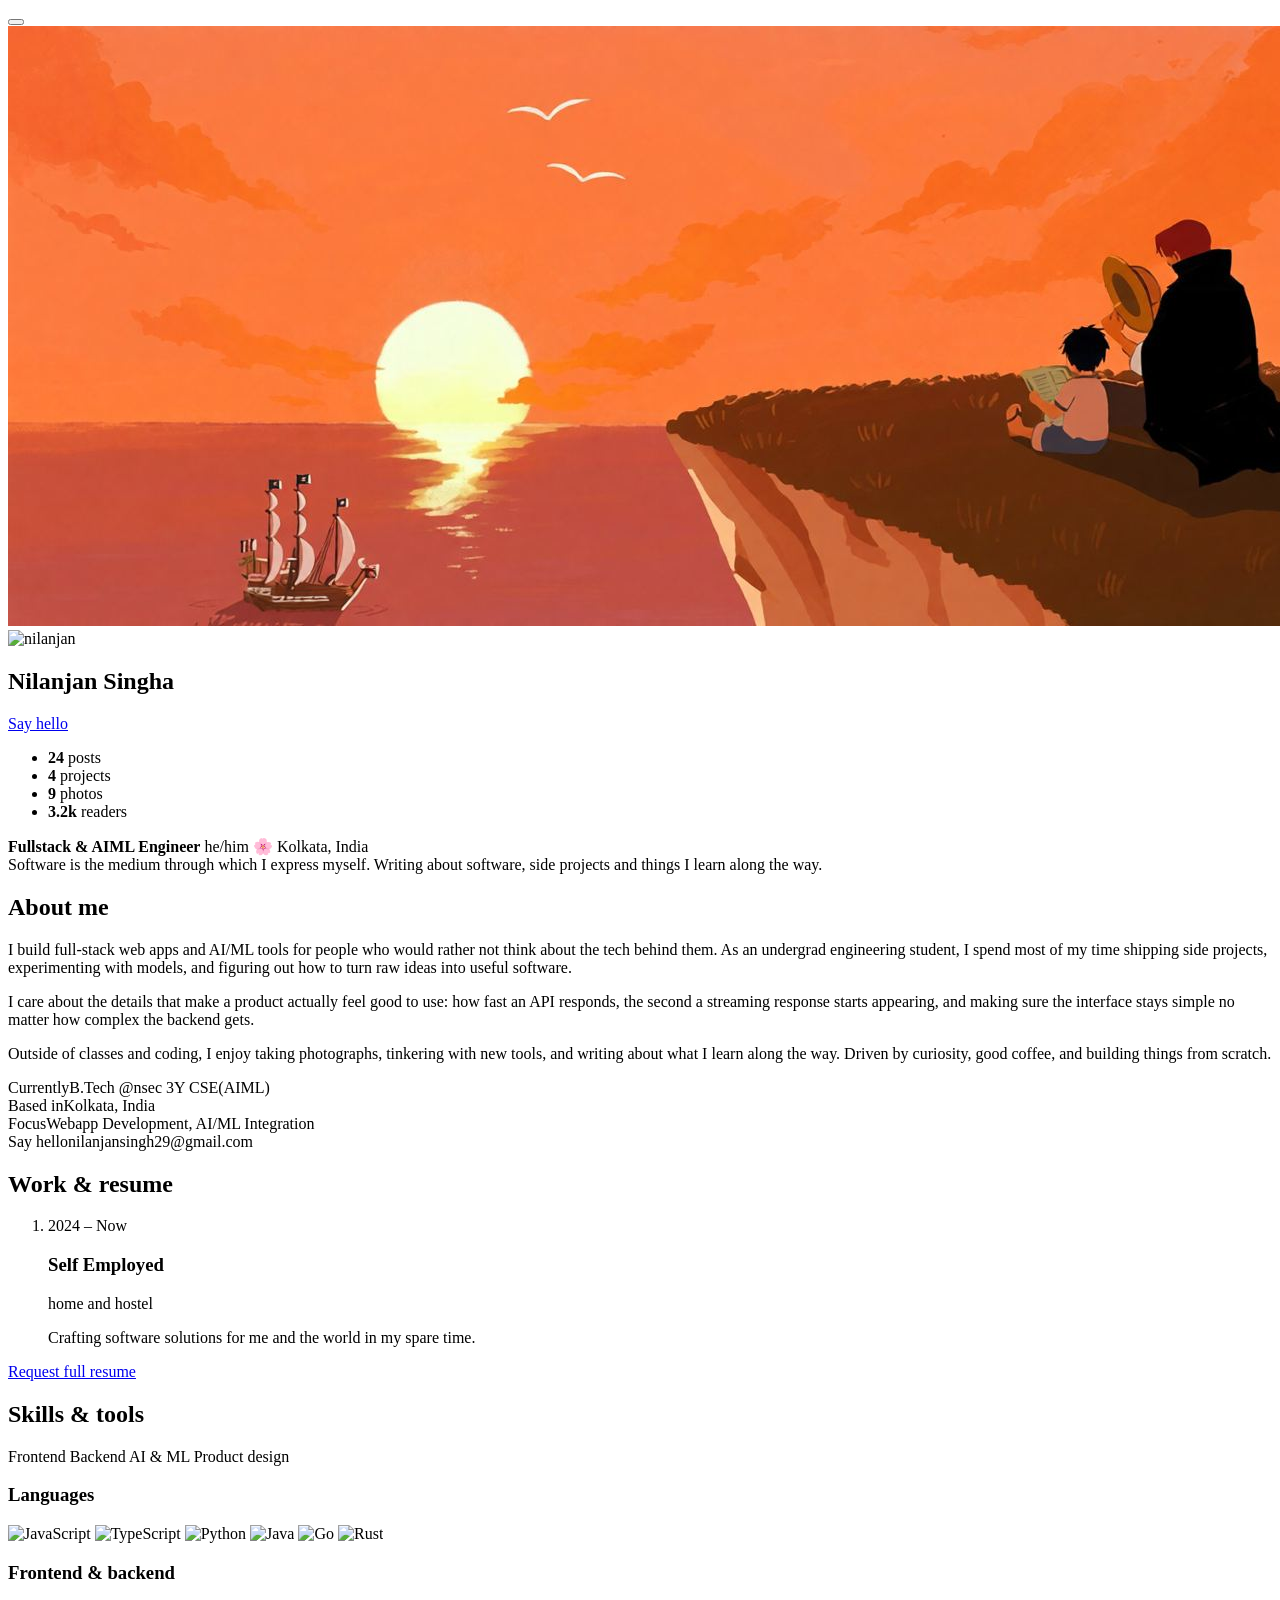
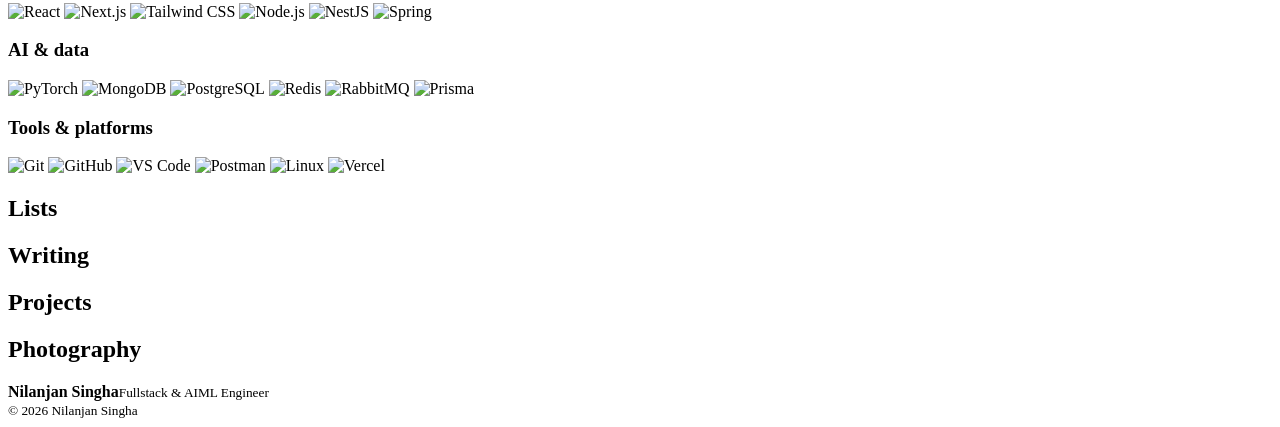
==== index.html @ 7c02ca1a "update:index moved outside main for github pages" ====
<!DOCTYPE html>
<html lang="en">
<head>
<meta charset="utf-8">
<meta name="viewport" content="width=device-width, initial-scale=1, viewport-fit=cover">
<title>Nilanjan Singha </title>
<link rel="preconnect" href="https://fonts.googleapis.com">
<link href="https://fonts.googleapis.com/css2?family=Geist+Mono:wght@400;500;600;700&family=Newsreader:wght@400;500&display=swap" rel="stylesheet">
<link rel="stylesheet" href="styles.css">
</head>
<body>
<div class="top">
 <div class="cover-img" id="cover-wrap"><button class="tgl" id="tgl" type="button" aria-label="Toggle theme"></button><div class="waves" aria-hidden="true"></div><img src="[data-uri]" alt="Two figures sitting on a cliff at sunset, watching a ship sail toward the sun"></div>
 <div class="wrap">
  <section class="profile">
    <img id="pfp" src="./pfp.jpg" alt="nilanjan" width="150" height="150" loading="lazy" decoding="async">
   <div>
    <div class="prow">
     <h1 id="pname">Nilanjan Singha</h1>
     <a class="btn ghost" id="hello" href="mailto:hello@michelvanheest.com">Say hello</a>
    </div>
    <ul class="stats" id="pstats">
     <li><b>24</b> posts</li>
     <li><b>4</b> projects</li>
     <li><b>9</b> photos</li>
     <li><b>3.2k</b> readers</li>
    </ul>
    <p class="bio" id="pbio"><strong>Fullstack &amp; AIML Engineer</strong> he/him 🌸 Kolkata, India <br>
        Software is the medium through which I express myself. Writing about software, side projects and things I learn along the way.</p>
    <div class="social" aria-label="Social links" id="soc1"></div>
   </div>
  </section>
 </div>
</div>

<main><div class="wrap">
 <section class="view" id="v-about">
  <h2 class="sh">About me</h2>
  <div class="about">
    <div id="aboutp">
    <p>I build full-stack web apps and AI/ML tools for people who would rather not think about the tech behind them. As an undergrad engineering student, I spend most of my time shipping side projects, experimenting with models, and figuring out how to turn raw ideas into useful software.</p>
    <p>I care about the details that make a product actually feel good to use: how fast an API responds, the second a streaming response starts appearing, and making sure the interface stays simple no matter how complex the backend gets.</p>
    <p>Outside of classes and coding, I enjoy taking photographs, tinkering with new tools, and writing about what I learn along the way. Driven by curiosity, good coffee, and building things from scratch.</p>
   </div>
   <aside class="facts" id="facts">
    <div><span>Currently</span>B.Tech @nsec 3Y CSE(AIML)</div>
    <div><span>Based in</span>Kolkata, India</div>
    <div><span>Focus</span>Webapp Development, AI/ML Integration</div>
    <div><span>Say hello</span>nilanjansingh29@gmail.com</div>
   </aside>
  </div>
 </section>

 <section class="view" id="v-work">
  <h2 class="sh">Work &amp; resume</h2>
  <ol class="jobs" id="jobs">
   <li><span class="yr">2024 – Now</span><div><h3>Self Employed</h3><p class="co">home and hostel</p><p>Crafting software solutions for me and the world in my spare time.</p></div></li>
  </ol>
  <a class="btn" id="resume" href="mailto:hello@michelvanheest.com?subject=Resume%20request">Request full resume</a>
 </section>

 <section class="view" id="v-skills">
  <h2 class="sh">Skills &amp; tools</h2>
  <div class="skills-tools-content">
   <div class="skills" id="core-skills" aria-label="Core skills">
    <span>Frontend</span>
    <span>Backend</span>
    <span>AI &amp; ML</span>
    <span>Product design</span>
   </div>
   <div class="tool-groups">
    <section class="tool-group">
     <h3>Languages</h3>
     <div class="tool-icons" id="skills-languages">
      <img src="https://skillicons.dev/icons?i=js" alt="JavaScript" title="JavaScript">
      <img src="https://skillicons.dev/icons?i=ts" alt="TypeScript" title="TypeScript">
      <img src="https://skillicons.dev/icons?i=py" alt="Python" title="Python">
      <img src="https://skillicons.dev/icons?i=java" alt="Java" title="Java">
      <img src="https://skillicons.dev/icons?i=go" alt="Go" title="Go">
      <img src="https://skillicons.dev/icons?i=rust" alt="Rust" title="Rust">
     </div>
    </section>
    <section class="tool-group">
     <h3>Frontend &amp; backend</h3>
     <div class="tool-icons" id="skills-frontend">
      <img src="https://skillicons.dev/icons?i=react" alt="React" title="React">
      <img src="https://skillicons.dev/icons?i=nextjs" alt="Next.js" title="Next.js">
      <img src="https://skillicons.dev/icons?i=tailwind" alt="Tailwind CSS" title="Tailwind CSS">
      <img src="https://skillicons.dev/icons?i=nodejs" alt="Node.js" title="Node.js">
      <img src="https://skillicons.dev/icons?i=nestjs" alt="NestJS" title="NestJS">
      <img src="https://skillicons.dev/icons?i=spring" alt="Spring" title="Spring">
     </div>
    </section>
    <section class="tool-group">
     <h3>AI &amp; data</h3>
     <div class="tool-icons" id="skills-ai">
      <img src="https://skillicons.dev/icons?i=pytorch" alt="PyTorch" title="PyTorch">
      <img src="https://skillicons.dev/icons?i=mongodb" alt="MongoDB" title="MongoDB">
      <img src="https://skillicons.dev/icons?i=postgres" alt="PostgreSQL" title="PostgreSQL">
      <img src="https://skillicons.dev/icons?i=redis" alt="Redis" title="Redis">
      <img src="https://skillicons.dev/icons?i=rabbitmq" alt="RabbitMQ" title="RabbitMQ">
      <img src="https://skillicons.dev/icons?i=prisma" alt="Prisma" title="Prisma">
     </div>
    </section>
    <section class="tool-group">
     <h3>Tools &amp; platforms</h3>
     <div class="tool-icons" id="skills-tools">
      <img src="https://skillicons.dev/icons?i=git" alt="Git" title="Git">
      <img src="https://skillicons.dev/icons?i=github" alt="GitHub" title="GitHub">
      <img src="https://skillicons.dev/icons?i=vscode" alt="VS Code" title="VS Code">
      <img src="https://skillicons.dev/icons?i=postman" alt="Postman" title="Postman">
      <img src="https://skillicons.dev/icons?i=linux" alt="Linux" title="Linux">
      <img src="https://skillicons.dev/icons?i=vercel" alt="Vercel" title="Vercel">
     </div>
    </section>
   </div>
  </div>
 </section>

 <section class="view" id="v-lists">
  <h2 class="sh">Lists</h2>
  <div class="ltabs" role="tablist" aria-label="Lists"></div>
  <div class="lview"><div class="ltrack" id="ltrack"></div></div>
 </section>

 <section class="view" id="v-writing">
  <h2 class="sh">Writing</h2>
  <div id="list"></div>
 </section>

 <section class="view" id="v-projects">
  <h2 class="sh">Projects</h2>
  <div class="grid" id="projects"></div>
 </section>

 <section class="view" id="v-photography">
  <h2 class="sh">Photography</h2>
  <div class="photos" id="photos"></div>
 </section>

 

 <section class="view" id="v-post">
  <div class="article" id="article"></div>
 </section>
</div></main>

<footer><div class="wrap">
 <div class="who"><span><b id="fname">Nilanjan Singha</b><small id="frole">Fullstack &amp; AIML Engineer</small></span></div>
 <small id="fcopy">© 2026 Nilanjan Singha</small>
 <div class="social" id="soc2"></div>
</div></footer>

<script type="module" src="./index.js"></script></body>
</html>
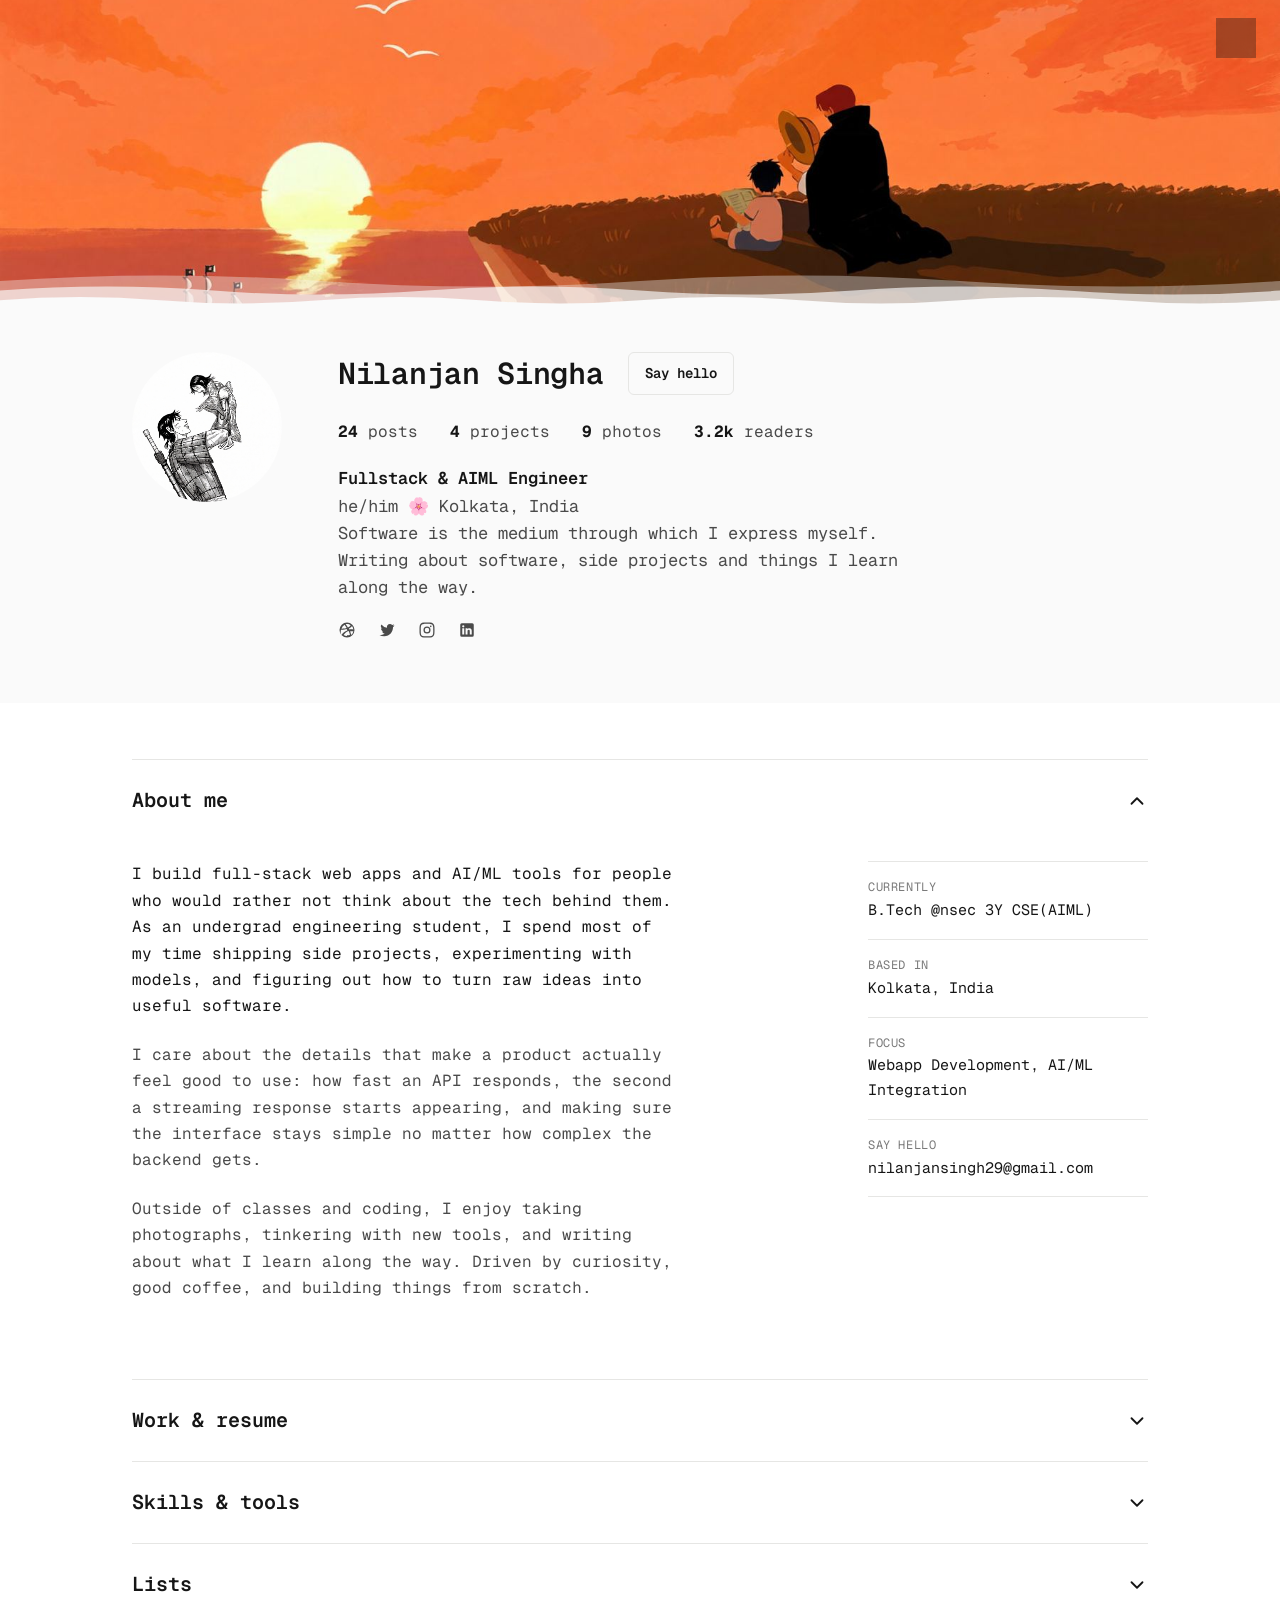
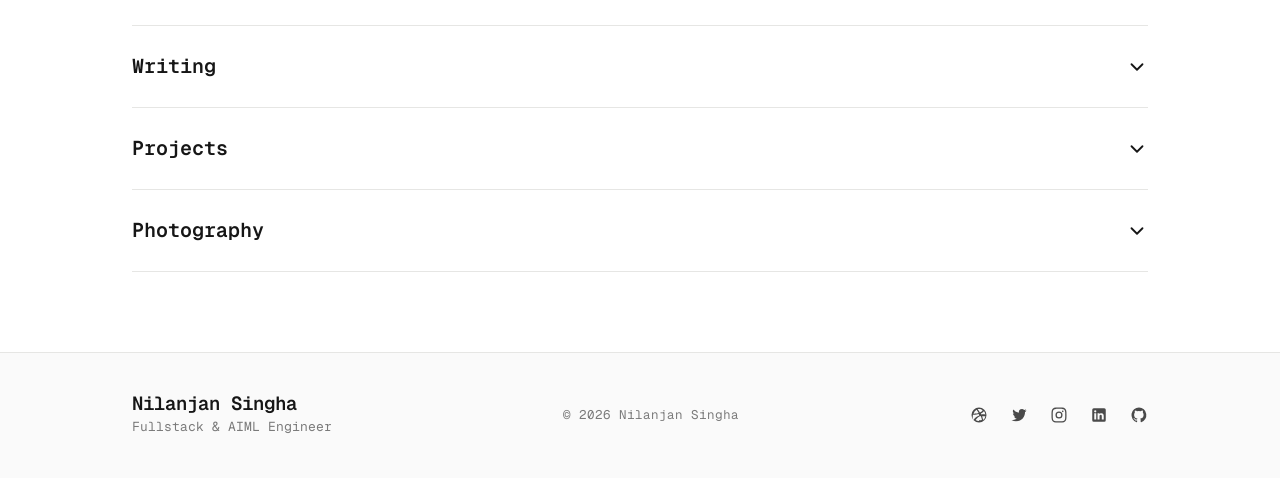
==== commit 037a76c0: "update:linking index to other files" ====
--- a/index.html
+++ b/index.html
@@ -6,14 +6,14 @@
 <title>Nilanjan Singha </title>
 <link rel="preconnect" href="https://fonts.googleapis.com">
 <link href="https://fonts.googleapis.com/css2?family=Geist+Mono:wght@400;500;600;700&family=Newsreader:wght@400;500&display=swap" rel="stylesheet">
-<link rel="stylesheet" href="styles.css">
+<link rel="stylesheet" href="./main/styles.css">
 </head>
 <body>
 <div class="top">
  <div class="cover-img" id="cover-wrap"><button class="tgl" id="tgl" type="button" aria-label="Toggle theme"></button><div class="waves" aria-hidden="true"></div><img src="[data-uri]" alt="Two figures sitting on a cliff at sunset, watching a ship sail toward the sun"></div>
  <div class="wrap">
   <section class="profile">
-    <img id="pfp" src="./pfp.jpg" alt="nilanjan" width="150" height="150" loading="lazy" decoding="async">
+    <img id="pfp" src="./main/pfp.jpg" alt="nilanjan" width="150" height="150" loading="lazy" decoding="async">
    <div>
     <div class="prow">
      <h1 id="pname">Nilanjan Singha</h1>
@@ -151,5 +151,5 @@
  <div class="social" id="soc2"></div>
 </div></footer>
 
-<script type="module" src="./index.js"></script></body>
+<script type="module" src="./main/index.js"></script></body>
 </html>
--- a/main/styles.css
+++ b/main/styles.css
@@ -0,0 +1,1129 @@
+:root {
+  --bg: #fafafa;
+  --surface: #fff;
+  --ink: #161616;
+  --soft: #4a4a4a;
+  --mute: #7a7a7a;
+  --line: #e6e6e4;
+  --accent: #44691b;
+  --accent-ink: #fff;
+  --tint: #f4f4f2;
+  --serif:
+    "Geist Mono", ui-monospace, SFMono-Regular, Menlo, Consolas, monospace;
+  box-sizing: border-box;
+  padding-top: env(safe-area-inset-top, 0px);
+  padding-bottom: env(safe-area-inset-bottom, 0px);
+  color-scheme: light;
+}
+@media (prefers-color-scheme: dark) {
+  :root:not([data-theme="light"]) {
+    --bg: #242424;
+    --surface: #242424;
+    --ink: #f1f1ee;
+    --soft: #c4c4c0;
+    --mute: #908f8b;
+    --line: #353535;
+    --accent: #8fba55;
+    --accent-ink: #10160a;
+    --tint: #2c2c2c;
+    color-scheme: dark;
+  }
+}
+:root[data-theme="dark"] {
+  --bg: #242424;
+  --surface: #242424;
+  --ink: #f1f1ee;
+  --soft: #c4c4c0;
+  --mute: #908f8b;
+  --line: #353535;
+  --accent: #8fba55;
+  --accent-ink: #10160a;
+  --tint: #2c2c2c;
+  color-scheme: dark;
+}
+html {
+  height: 100%;
+  scroll-padding-top: env(safe-area-inset-top, 0px);
+}
+* {
+  box-sizing: border-box;
+}
+body {
+  margin: 0;
+  background: var(--surface);
+  color: var(--ink);
+  font-family: var(--serif);
+  line-height: 1.65;
+  -webkit-font-smoothing: antialiased;
+}
+a {
+  color: inherit;
+  text-decoration: none;
+}
+button,
+input {
+  font: inherit;
+}
+:focus-visible {
+  outline: 2px solid var(--accent);
+  outline-offset: 3px;
+  border-radius: 4px;
+}
+.wrap {
+  max-width: 1080px;
+  margin: 0 auto;
+  padding: 0 32px;
+}
+.top {
+  background: var(--bg);
+}
+header.bar {
+  display: flex;
+  align-items: center;
+  justify-content: space-between;
+  padding: 36px 0 28px;
+  border-bottom: 1px solid var(--line);
+}
+.who {
+  display: flex;
+  align-items: center;
+  gap: 14px;
+}
+.avatar {
+  width: 50px;
+  height: 50px;
+  border-radius: 50%;
+  background:
+    radial-gradient(circle at 35% 30%, #d9b48f 0 18%, transparent 19%),
+    linear-gradient(160deg, #5c8a2c, #2f4d14);
+  display: grid;
+  place-items: center;
+  color: #fff;
+  font-weight: 700;
+  font-size: 17px;
+  flex: none;
+}
+.who b {
+  display: block;
+  font-size: 19px;
+  font-weight: 600;
+  line-height: 1.2;
+}
+.who small {
+  display: block;
+  font-size: 13px;
+  color: var(--mute);
+}
+.social {
+  display: flex;
+  gap: 22px;
+  align-items: center;
+}
+.social a {
+  color: var(--soft);
+  display: grid;
+  place-items: center;
+}
+.social a:hover {
+  color: var(--accent);
+}
+svg.i {
+  width: 18px;
+  height: 18px;
+  fill: currentColor;
+}
+.profile {
+  display: grid;
+  grid-template-columns: auto 1fr;
+  gap: 56px;
+  align-items: start;
+  padding: 32px 0 64px;
+}
+.pav {
+  position: relative;
+  z-index: 1;
+  width: 152px;
+  height: 152px;
+  border-radius: 50%;
+  margin: -92px 5px 5px;
+  background:
+    radial-gradient(circle at 35% 30%, #d9b48f 0 18%, transparent 19%),
+    linear-gradient(160deg, #5c8a2c, #2f4d14);
+  box-shadow:
+    0 0 0 4px var(--bg),
+    0 0 0 6px var(--accent);
+  display: grid;
+  place-items: center;
+  color: #fff;
+  font-weight: 700;
+  font-size: 56px;
+}
+
+#pfp{
+  border-radius: 50%;
+}
+.prow {
+  display: flex;
+  align-items: center;
+  gap: 12px;
+  flex-wrap: wrap;
+}
+.prow h1 {
+  font-size: 30px;
+  font-weight: 600;
+  letter-spacing: -0.01em;
+  margin: 0 12px 0 0;
+  line-height: 1.2;
+}
+.prow .btn {
+  display: inline-block;
+  padding: 9px 16px;
+}
+.btn.ghost {
+  background: transparent;
+  color: var(--ink);
+  border: 1px solid var(--line);
+}
+.btn.ghost:hover {
+  border-color: var(--accent);
+  color: var(--accent);
+  filter: none;
+}
+.stats {
+  display: flex;
+  gap: 32px;
+  flex-wrap: wrap;
+  margin: 24px 0 20px;
+  padding: 0;
+  list-style: none;
+  font-size: 16px;
+  color: var(--soft);
+}
+.stats b {
+  color: var(--ink);
+  font-weight: 700;
+}
+.bio {
+  margin: 0 0 20px;
+  max-width: 34em;
+  color: var(--soft);
+  font-size: 17px;
+  line-height: 1.6;
+}
+.bio strong {
+  display: block;
+  color: var(--ink);
+  font-weight: 600;
+}
+.sh {
+  font-size: 20px;
+  font-weight: 600;
+  margin: 0;
+}
+.sh button {
+  width: 100%;
+  display: flex;
+  justify-content: space-between;
+  align-items: center;
+  padding: 24px 0;
+  background: none;
+  border: 0;
+  color: var(--ink);
+  font: inherit;
+  cursor: pointer;
+  text-align: left;
+}
+.sh button:hover {
+  color: var(--accent);
+}
+.chev {
+  width: 22px;
+  height: 22px;
+  flex: none;
+  transition: transform 0.2s;
+}
+.acc {
+  border-top: 1px solid var(--line);
+}
+#v-photography {
+  border-bottom: 1px solid var(--line);
+}
+.acc:not(.open) > :not(.sh) {
+  display: none;
+}
+.acc.open {
+  padding-bottom: 56px;
+}
+.acc.open > .sh {
+  margin-bottom: 20px;
+}
+.acc.open .chev {
+  transform: rotate(180deg);
+}
+.view.on.acc {
+  margin-bottom: 0;
+}
+.hero h1 {
+  font-size: clamp(40px, 7.4vw, 76px);
+  line-height: 1.04;
+  font-weight: 700;
+  letter-spacing: -0.025em;
+  margin: 0;
+  max-width: 11.5em;
+}
+.hero p {
+  font-size: clamp(18px, 2.2vw, 24px);
+  line-height: 1.6;
+  color: var(--soft);
+  max-width: 30em;
+  margin: 32px 0 0;
+}
+nav.tabs {
+  display: flex;
+  gap: 32px;
+  overflow-x: auto;
+  scrollbar-width: none;
+}
+nav.tabs a {
+  padding: 16px 0 18px;
+  font-size: 13px;
+  letter-spacing: 0.06em;
+  text-transform: uppercase;
+  color: var(--soft);
+  border-bottom: 2px solid transparent;
+  white-space: nowrap;
+}
+nav.tabs a:hover {
+  color: var(--ink);
+}
+nav.tabs a[aria-current="page"] {
+  color: var(--accent);
+  border-color: var(--accent);
+}
+main {
+  padding: 56px 0 80px;
+  min-height: 50vh;
+}
+.view {
+  display: none;
+}
+.view.on {
+  display: block;
+  margin-bottom: 88px;
+}
+.view.on:last-child {
+  margin-bottom: 0;
+}
+@media (max-width: 820px) {
+  .profile {
+    grid-template-columns: 1fr;
+    gap: 28px;
+    padding: 24px 0 44px;
+  }
+  .pav {
+    width: 104px;
+    height: 104px;
+    font-size: 38px;
+    margin-top: -64px;
+  }
+  .stats {
+    gap: 22px;
+  }
+}
+/* writing */
+.post {
+  padding: 0 0 40px;
+  margin-bottom: 40px;
+  border-bottom: 1px solid var(--line);
+}
+.post:last-child {
+  border: 0;
+  margin: 0;
+}
+.meta {
+  font-size: 12px;
+  color: var(--mute);
+  letter-spacing: 0.04em;
+  text-transform: uppercase;
+  display: flex;
+  gap: 12px;
+  flex-wrap: wrap;
+}
+.meta .t {
+  text-transform: none;
+  letter-spacing: 0;
+}
+.post h2 {
+  font-size: 28px;
+  line-height: 1.25;
+  font-weight: 600;
+  margin: 10px 0 14px;
+  letter-spacing: -0.01em;
+}
+.post h2 a:hover {
+  color: var(--accent);
+}
+.post p {
+  margin: 0;
+  color: var(--soft);
+  font-size: 15px;
+  max-width: 40em;
+}
+.btn {
+  border: 0;
+  border-radius: 6px;
+  background: var(--accent);
+  color: var(--accent-ink);
+  font-weight: 600;
+  font-size: 14px;
+  padding: 11px 18px;
+  cursor: pointer;
+}
+.btn:hover {
+  filter: brightness(1.1);
+}
+/* article */
+.back {
+  font-size: 14px;
+  color: var(--soft);
+  display: inline-block;
+  margin-bottom: 28px;
+}
+.back:hover {
+  color: var(--accent);
+}
+.article {
+  max-width: 720px;
+  margin: 0 auto;
+}
+.cover {
+  aspect-ratio: 16/6;
+  border-radius: 10px;
+  margin-bottom: 40px;
+  background:
+    repeating-linear-gradient(
+      0deg,
+      transparent 0 23px,
+      rgba(0, 0, 0, 0.05) 23px 24px
+    ),
+    repeating-linear-gradient(
+      90deg,
+      transparent 0 23px,
+      rgba(0, 0, 0, 0.05) 23px 24px
+    ),
+    var(--tint);
+  border: 1px solid var(--line);
+  position: relative;
+  overflow: hidden;
+}
+.cover:before,
+.cover:after {
+  content: "";
+  position: absolute;
+  border: 2px solid var(--mute);
+  border-radius: 14px;
+  opacity: 0.55;
+}
+.cover:before {
+  width: 16%;
+  height: 80%;
+  left: 12%;
+  top: 10%;
+  transform: rotate(-6deg);
+}
+.cover:after {
+  width: 22%;
+  height: 70%;
+  left: 38%;
+  top: 18%;
+  transform: rotate(4deg);
+}
+.article h1 {
+  font-size: clamp(32px, 5vw, 46px);
+  line-height: 1.15;
+  margin: 12px 0 28px;
+  letter-spacing: -0.02em;
+}
+.article h2 {
+  font-size: 26px;
+  margin: 44px 0 12px;
+  line-height: 1.3;
+  font-weight: 600;
+}
+.article p {
+  font-size: 16px;
+  color: var(--soft);
+  margin: 0 0 22px;
+}
+.article p.lead {
+  color: var(--ink);
+  font-weight: 500;
+}
+.share {
+  display: flex;
+  align-items: center;
+  justify-content: space-between;
+  border-top: 1px solid var(--line);
+  margin-top: 56px;
+  padding-top: 28px;
+  font-size: 18px;
+  font-weight: 600;
+}
+.share div {
+  display: flex;
+  gap: 10px;
+}
+.share button {
+  width: 34px;
+  height: 34px;
+  border-radius: 50%;
+  border: 1px solid var(--line);
+  background: var(--surface);
+  color: var(--soft);
+  cursor: pointer;
+  display: grid;
+  place-items: center;
+}
+.share button:hover {
+  color: var(--accent);
+  border-color: var(--accent);
+}
+/* about / projects / photography */
+.about {
+  display: grid;
+  grid-template-columns: minmax(0, 1fr) 280px;
+  gap: 72px;
+}
+.about p {
+  font-size: 19px;
+  color: var(--soft);
+  margin: 0 0 22px;
+  max-width: 34em;
+}
+.about p:first-child {
+  color: var(--ink);
+}
+.facts {
+  border-top: 1px solid var(--line);
+}
+.facts div {
+  padding: 16px 0;
+  border-bottom: 1px solid var(--line);
+  font-size: 15px;
+}
+.facts span {
+  display: block;
+  font-size: 12px;
+  color: var(--mute);
+  text-transform: uppercase;
+  letter-spacing: 0.05em;
+}
+.grid {
+  display: grid;
+  grid-template-columns: repeat(2, minmax(0, 1fr));
+  gap: 48px 40px;
+}
+.proj .thumb {
+  aspect-ratio: 4/3;
+  border-radius: 10px;
+  margin-bottom: 18px;
+  border: 1px solid var(--line);
+  display: grid;
+  place-items: center;
+  overflow: hidden;
+  background: var(--tint);
+}
+.proj .thumb.im {
+  background: var(--tint);
+}
+.proj .thumb.im img {
+  width: 100%;
+  height: 100%;
+  display: block;
+  object-fit: cover;
+  object-position: center;
+}
+.proj h2 {
+  font-size: 24px;
+  margin: 8px 0 8px;
+  font-weight: 600;
+  letter-spacing: -0.01em;
+}
+.proj p {
+  margin: 0;
+  color: var(--soft);
+  font-size: 16px;
+}
+.proj:hover h2 {
+  color: var(--accent);
+}
+.photos {
+  columns: 3;
+  column-gap: 16px;
+}
+.photos i {
+  display: block;
+  border-radius: 8px;
+  margin: 0 0 16px;
+  border: 1px solid var(--line);
+}
+.empty {
+  color: var(--mute);
+  text-align: center;
+  padding: 48px 20px;
+  margin: 0;
+  font-size: 14px;
+}
+.empty b {
+  display: block;
+  color: var(--ink);
+  font-size: 17px;
+  font-weight: 600;
+  margin-bottom: 6px;
+}
+.photos > .photos-empty {
+  display: flex;
+  flex-direction: column;
+  align-items: center;
+  justify-content: center;
+  min-height: 260px;
+  padding: 32px 20px;
+  border: 1px dashed var(--line);
+  border-radius: 12px;
+  background: var(--tint);
+  column-span: all;
+}
+.photos-empty span {
+  color: var(--soft);
+}
+.row > .empty {
+  flex: 1 0 100%;
+}
+.about p {
+  font-size: 16px;
+}
+.cover-img {
+  position: relative;
+}
+.tgl {
+  position: absolute;
+  top: 18px;
+  right: 24px;
+  z-index: 2;
+  width: 40px;
+  height: 40px;
+  border-radius: 50%;
+  border: 1px solid rgba(255, 255, 255, 0.4);
+  background: rgba(20, 20, 20, 0.35);
+  color: #fff;
+  -webkit-backdrop-filter: blur(8px);
+  backdrop-filter: blur(8px);
+  cursor: pointer;
+  display: grid;
+  place-items: center;
+  padding: 0;
+}
+.tgl:hover {
+  background: rgba(20, 20, 20, 0.55);
+}
+.tgl:focus-visible {
+  outline-color: #fff;
+}
+.cover-img img {
+  display: block;
+  width: 100%;
+  height: clamp(170px, 27vw, 320px);
+  object-fit: cover;
+  object-position: 72% 50%;
+}
+
+.thumb-im img{
+  object-fit: cover;
+  object-position: 50% 50%;
+}
+.jobs {
+  list-style: none;
+  margin: 0 0 28px;
+  padding: 0;
+}
+.jobs li {
+  display: grid;
+  grid-template-columns: 160px 1fr;
+  gap: 24px;
+  padding: 24px 0;
+  border-top: 1px solid var(--line);
+}
+.jobs li:first-child {
+  border-top: 0;
+  padding-top: 0;
+}
+.yr {
+  color: var(--mute);
+  font-size: 14px;
+}
+.jobs h3 {
+  margin: 0;
+  font-size: 18px;
+  font-weight: 600;
+}
+.jobs .co {
+  margin: 2px 0 10px;
+  color: var(--ink);
+  font-size: 14px;
+}
+.jobs p {
+  margin: 0;
+  color: var(--soft);
+  font-size: 15px;
+  max-width: 40em;
+}
+.skills {
+  display: flex;
+  flex-wrap: wrap;
+  gap: 8px;
+  margin: 0 0 28px;
+}
+.skills span {
+  border: 1px solid var(--line);
+  border-radius: 999px;
+  padding: 5px 13px;
+  font-size: 13px;
+  color: var(--soft);
+}
+.skills-tools-content {
+  padding-bottom: 28px;
+}
+.tool-groups {
+  display: grid;
+  grid-template-columns: repeat(2, minmax(0, 1fr));
+  gap: 12px;
+}
+.tool-group {
+  border: 1px solid var(--line);
+  border-radius: 10px;
+  padding: 18px;
+  background: var(--surface);
+}
+.tool-group h3 {
+  margin: 0 0 14px;
+  color: var(--soft);
+  font-size: 13px;
+  font-weight: 600;
+  letter-spacing: 0.04em;
+  text-transform: uppercase;
+}
+.tool-icons {
+  display: grid;
+  grid-template-columns: repeat(6, minmax(38px, 48px));
+  gap: 10px;
+  align-items: center;
+}
+.tool-icons img {
+  display: block;
+  width: 48px;
+  height: 48px;
+  object-fit: contain;
+}
+@media (max-width: 820px) {
+  .tool-groups {
+    grid-template-columns: 1fr;
+  }
+  .tool-icons {
+    grid-template-columns: repeat(6, 48px);
+  }
+}
+@media (max-width: 420px) {
+  .tool-icons {
+    grid-template-columns: repeat(3, 48px);
+  }
+}
+a.btn {
+  display: inline-block;
+}
+.ltabs {
+  display: flex;
+  gap: 8px;
+  flex-wrap: wrap;
+  margin-bottom: 28px;
+}
+.ltabs button {
+  border: 1px solid var(--line);
+  background: var(--surface);
+  color: var(--soft);
+  padding: 8px 18px;
+  border-radius: 999px;
+  cursor: pointer;
+  font-size: 14px;
+}
+.ltabs button[aria-selected="true"] {
+  background: var(--accent);
+  color: var(--accent-ink);
+  border-color: var(--accent);
+}
+.lview {
+  overflow: hidden;
+}
+.ltrack {
+  display: flex;
+  transition: transform 0.35s ease;
+}
+.slide {
+  flex: 0 0 100%;
+  min-width: 0;
+}
+.row {
+  --h: clamp(300px, 42vw, 380px);
+  display: flex;
+  gap: 6px;
+  align-items: flex-start;
+  overflow-x: auto;
+  padding: 22px 0 30px;
+}
+.sp {
+  flex: none;
+  position: relative;
+  height: var(--h);
+  border-radius: 3px 3px 2px 2px;
+  writing-mode: vertical-rl;
+  display: flex;
+  align-items: center;
+  gap: 16px;
+  padding-block-start: 28px;
+  background-color: var(--c);
+  background-image: linear-gradient(
+    90deg,
+    rgba(0, 0, 0, 0.3),
+    rgba(255, 255, 255, 0.16) 30%,
+    rgba(255, 255, 255, 0) 55%,
+    rgba(0, 0, 0, 0.22)
+  );
+  transition:
+    transform 0.35s cubic-bezier(0.3, 1.5, 0.5, 1),
+    box-shadow 0.3s;
+  overflow: hidden;
+}
+.sp-cover {
+  position: absolute;
+  inset: 0;
+  width: 100%;
+  height: 100%;
+  object-fit: cover;
+  object-position: center;
+  opacity: 0.78;
+}
+.sp:not(.selected) .sp-cover {
+  filter: brightness(0.48);
+  opacity: 1;
+}
+.sp:not(.selected) b,
+.sp:not(.selected) small {
+  color: #fff;
+  text-shadow: 0 1px 3px rgba(0, 0, 0, 0.9);
+}
+.sp small,
+.sp b {
+  position: relative;
+  z-index: 1;
+}
+.row.has-selection {
+  gap: 14px;
+}
+.row.has-selection .sp:not(.selected) {
+  transform: translateX(var(--shift)) scale(0.94);
+}
+.row .sp.selected {
+  z-index: 2;
+  width: clamp(210px, 22vw, 260px) !important;
+  writing-mode: horizontal-tb;
+  align-items: flex-end;
+  padding: 24px;
+  transform: perspective(900px) rotateY(0deg) translateY(-12px);
+  transform-origin: right center;
+  box-shadow: 0 18px 28px rgba(0, 0, 0, 0.32);
+  animation: open-book-cover 0.55s cubic-bezier(0.22, 0.75, 0.25, 1);
+}
+.row .sp.selected .sp-cover {
+  opacity: 1;
+  filter: none;
+}
+.row .sp.selected b {
+  display: none;
+}
+.row .sp.selected small {
+  display: none;
+}
+@keyframes open-book-cover {
+  from {
+    width: 62px;
+    writing-mode: vertical-rl;
+    transform: perspective(900px) rotateY(82deg) translateY(-4px);
+  }
+  to {
+    width: clamp(210px, 22vw, 260px);
+    writing-mode: horizontal-tb;
+    transform: perspective(900px) rotateY(0deg) translateY(-12px);
+  }
+}
+.row > .sp:first-child {
+  margin-left: auto;
+}
+.row > .sp:last-child {
+  margin-right: auto;
+}
+.ltabs {
+  justify-content: center;
+}
+.sp:hover {
+  transform: translateY(-14px);
+  box-shadow: 0 16px 20px rgba(0, 0, 0, 0.35);
+}
+.sp small {
+  font-size: 10px;
+  letter-spacing: 0.14em;
+  text-transform: uppercase;
+  opacity: 0.72;
+  max-height: 96px;
+  overflow: hidden;
+  text-overflow: ellipsis;
+  white-space: nowrap;
+}
+.sp b {
+  font:
+    500 clamp(15px, 1.7vw, 19px)/1.1 Newsreader,
+    Georgia,
+    serif;
+  font-weight: 700;
+  margin-inline: 12px;
+  text-transform: uppercase;
+  white-space: nowrap;
+  overflow: hidden;
+  text-overflow: ellipsis;
+  max-height: calc(var(--h) - 140px);
+}
+@media (max-width: 820px) {
+  .jobs li {
+    grid-template-columns: 1fr;
+    gap: 6px;
+  }
+}
+.waves {
+  position: absolute;
+  left: 0;
+  right: 0;
+  bottom: -1px;
+  height: clamp(34px, 5vw, 64px);
+  overflow: hidden;
+  color: var(--bg);
+  pointer-events: none;
+}
+.waves svg {
+  position: absolute;
+  left: 0;
+  bottom: 0;
+  width: 200%;
+  height: 100%;
+  fill: currentColor;
+  animation: wv 12s linear infinite;
+}
+.waves svg:nth-child(1) {
+  opacity: 0.35;
+  animation-duration: 20s;
+}
+.waves svg:nth-child(2) {
+  opacity: 0.65;
+  animation-duration: 13s;
+  animation-direction: reverse;
+}
+.waves svg:nth-child(3) {
+  animation-duration: 9s;
+}
+@keyframes wv {
+  to {
+    transform: translateX(-50%);
+  }
+}
+@keyframes rise {
+  from {
+    opacity: 0;
+    transform: translateY(10px);
+  }
+}
+.acc.open > :not(.sh) {
+  animation: rise 0.4s ease;
+}
+.btn {
+  transition:
+    transform 0.2s,
+    box-shadow 0.2s,
+    filter 0.2s,
+    border-color 0.2s,
+    color 0.2s;
+}
+.btn:hover {
+  transform: translateY(-2px);
+  box-shadow: 0 6px 16px rgba(68, 105, 27, 0.28);
+}
+.btn:active {
+  transform: none;
+  box-shadow: none;
+}
+.social a {
+  transition:
+    transform 0.3s cubic-bezier(0.3, 1.7, 0.5, 1),
+    color 0.2s;
+}
+.social a:hover {
+  transform: translateY(-3px) rotate(-10deg) scale(1.2);
+}
+.pav {
+  transition:
+    transform 0.45s cubic-bezier(0.3, 1.7, 0.5, 1),
+    box-shadow 0.3s;
+}
+.pav:hover {
+  transform: rotate(-8deg) scale(1.06);
+  box-shadow:
+    0 0 0 4px var(--bg),
+    0 0 0 9px var(--accent);
+}
+.stats li {
+  transition: transform 0.2s;
+}
+.stats li:hover {
+  transform: translateY(-2px);
+}
+.stats li:hover b {
+  color: var(--accent);
+}
+.tgl {
+  transition:
+    transform 0.35s cubic-bezier(0.3, 1.7, 0.5, 1),
+    background 0.2s;
+}
+.tgl:hover {
+  transform: rotate(30deg) scale(1.1);
+}
+.sh button span {
+  transition: transform 0.25s;
+}
+.sh button:hover span {
+  transform: translateX(8px);
+}
+.post h2 a {
+  background: linear-gradient(var(--accent), var(--accent)) 0 100%/0 2px
+    no-repeat;
+  transition:
+    background-size 0.35s,
+    color 0.2s;
+}
+.post h2 a:hover {
+  background-size: 100% 2px;
+}
+.post h2,
+.post p {
+  transition: transform 0.3s;
+}
+.post:hover h2,
+.post:hover p {
+  transform: translateX(6px);
+}
+.proj .thumb {
+  transition:
+    transform 0.4s cubic-bezier(0.2, 0.8, 0.2, 1),
+    box-shadow 0.4s;
+}
+.proj:hover .thumb {
+  transform: translateY(-6px) rotate(-1deg);
+  box-shadow: 0 16px 28px rgba(0, 0, 0, 0.14);
+}
+.photos i {
+  transition:
+    transform 0.35s cubic-bezier(0.2, 0.8, 0.2, 1),
+    filter 0.3s;
+}
+.photos i:hover {
+  transform: scale(1.04) rotate(-0.8deg);
+  filter: brightness(1.06);
+}
+.jobs li {
+  transition: padding-left 0.25s;
+}
+.jobs li:hover {
+  padding-left: 10px;
+}
+.skills span {
+  transition:
+    transform 0.2s,
+    background 0.2s,
+    color 0.2s,
+    border-color 0.2s;
+}
+.skills span:hover {
+  transform: translateY(-2px);
+  background: var(--accent);
+  color: var(--accent-ink);
+  border-color: var(--accent);
+}
+.ltabs button {
+  transition:
+    transform 0.2s,
+    border-color 0.2s,
+    color 0.2s;
+}
+.ltabs button:hover {
+  transform: translateY(-2px);
+  border-color: var(--accent);
+  color: var(--accent);
+}
+.ltabs button[aria-selected="true"]:hover {
+  color: var(--accent-ink);
+}
+@media (prefers-reduced-motion: reduce) {
+  .waves svg,
+  .acc.open > :not(.sh) {
+    animation: none !important;
+  }
+}
+footer {
+  background: var(--bg);
+  border-top: 1px solid var(--line);
+}
+footer .wrap {
+  display: flex;
+  align-items: center;
+  justify-content: space-between;
+  padding-top: 40px;
+  padding-bottom: 40px;
+  gap: 20px;
+  flex-wrap: wrap;
+}
+footer small {
+  color: var(--mute);
+  font-size: 12.5px;
+}
+@media (max-width: 820px) {
+  .wrap {
+    padding: 0 22px;
+  }
+  .about {
+    grid-template-columns: 1fr;
+    gap: 48px;
+  }
+  .grid {
+    grid-template-columns: 1fr;
+  }
+  .photos {
+    columns: 2;
+  }
+  header.bar {
+    padding-top: 24px;
+  }
+  .social {
+    gap: 16px;
+  }
+}
+@media (prefers-reduced-motion: reduce) {
+  * {
+    transition: none !important;
+  }
+}
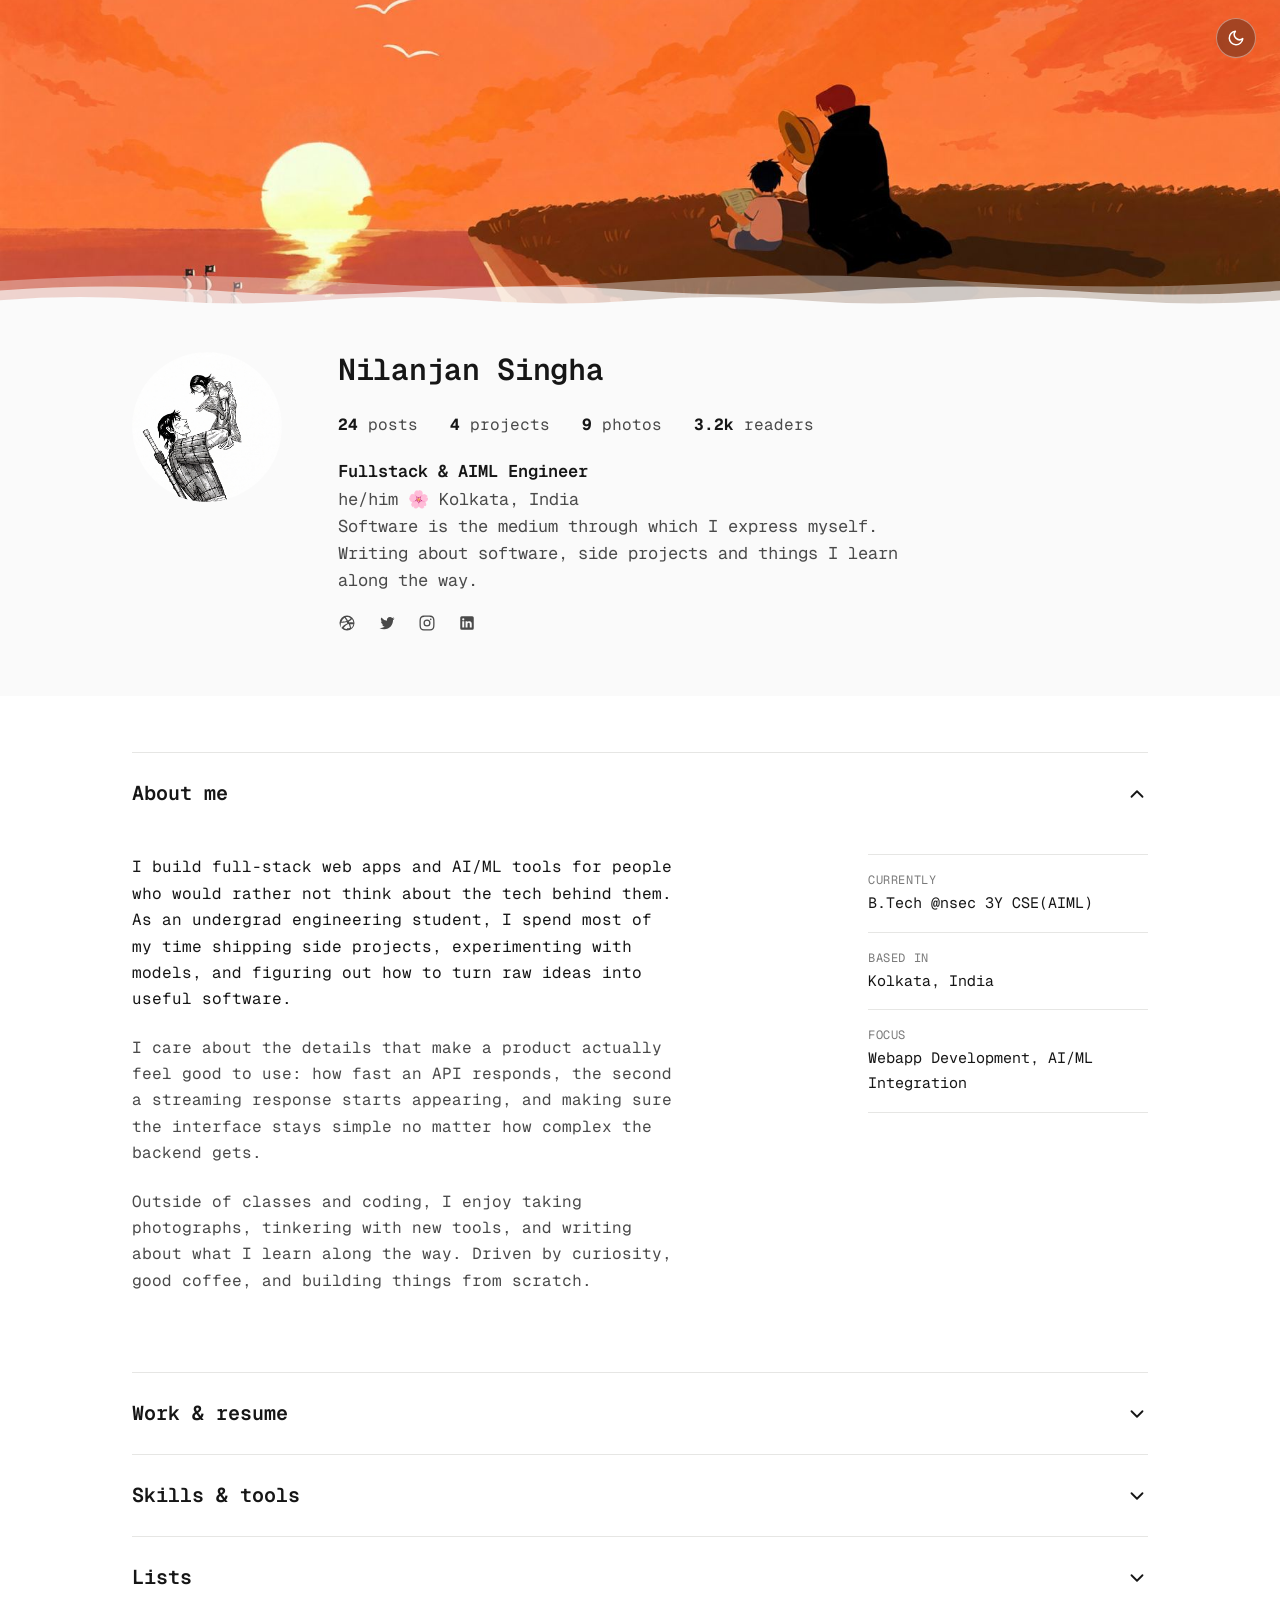
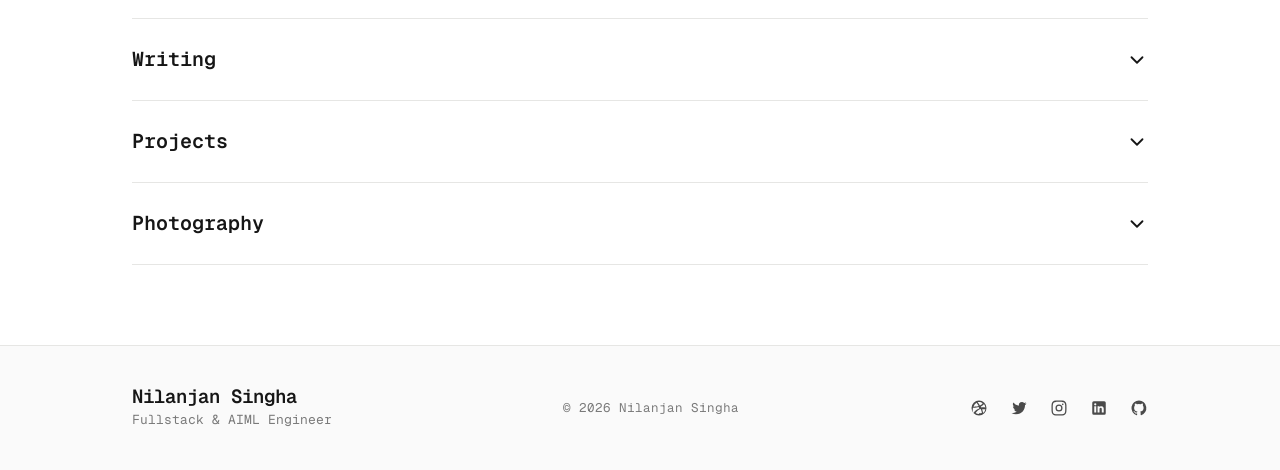
==== commit 427ae5c0: "feat: add tracklist and project links Co-authored-by: Copilot <223556219+Copilot@users.noreply.githu" ====
--- a/index.html
+++ b/index.html
@@ -17,7 +17,6 @@
    <div>
     <div class="prow">
      <h1 id="pname">Nilanjan Singha</h1>
-     <a class="btn ghost" id="hello" href="mailto:hello@michelvanheest.com">Say hello</a>
     </div>
     <ul class="stats" id="pstats">
      <li><b>24</b> posts</li>
@@ -46,7 +45,6 @@
     <div><span>Currently</span>B.Tech @nsec 3Y CSE(AIML)</div>
     <div><span>Based in</span>Kolkata, India</div>
     <div><span>Focus</span>Webapp Development, AI/ML Integration</div>
-    <div><span>Say hello</span>nilanjansingh29@gmail.com</div>
    </aside>
   </div>
  </section>
@@ -121,6 +119,7 @@
   <h2 class="sh">Lists</h2>
   <div class="ltabs" role="tablist" aria-label="Lists"></div>
   <div class="lview"><div class="ltrack" id="ltrack"></div></div>
+   <div class="list-footer"><a class="btn ghost" href="./tracklist.html">View all</a></div>
  </section>
 
  <section class="view" id="v-writing">
--- a/main/styles.css
+++ b/main/styles.css
@@ -767,6 +767,11 @@
   display: flex;
   transition: transform 0.35s ease;
 }
+.list-footer {
+  display: flex;
+  justify-content: center;
+  margin-top: 8px;
+}
 .slide {
   flex: 0 0 100%;
   min-width: 0;
